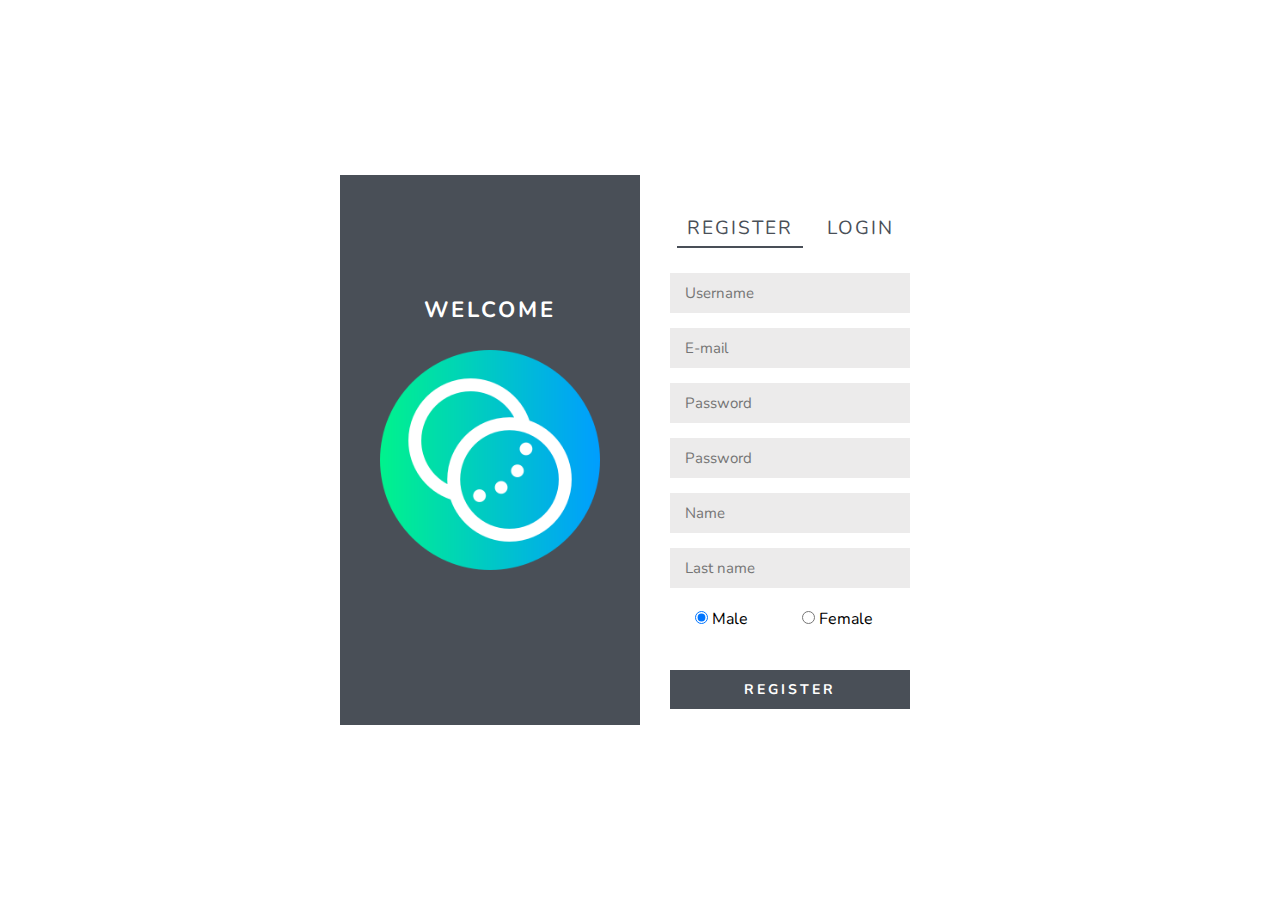
==== WP-DrustvenaMreza/static/index.html @ 2081720e "Gotov front i back za registraciju i login" ====
<!DOCTYPE html>
<html>
    <head>
        <script src="js/jquery.min.js"></script>
        <script src="js/loginReg.js"></script>
        <link rel ="stylesheet" href="css/style.css">
        <title>Pocetna</title>
    </head>
</html>
<body>
    <div class="wrapper">
        <div class="left">
            <h3>WELCOME</h3>   
            <img src="pics/transparency.png" alt="logo">
        </div>
        <div class="right">
            <div class="tabs">
            <ul>
                <li class="register_li">Register</li>
                <li class="login_li">login</li>
            </ul>
            </div>
            <div class="register">
                <div class="input_field">
                    <input type="text" placeholder="Username" class="input" name="username">
                </div>
                <div class="input_field">
                    <input type="text" placeholder="E-mail" class="input" name="email">
                </div>
                <div class="input_field">
                    <input type="password" placeholder="Password" class="input" name="password">
                </div>
                <div class="input_field">
                    <input type="password" placeholder="Password" class="input" name="repPassword">
                </div>
                <div class="input_field">
                    <input type="text" placeholder="Name" class="input" name="name">
                </div>
                <div class="input_field">
                    <input type="text" placeholder="Last name" class="input" name="lastName">
                </div>
                <div class="input_field radio" id="maleField">
                    <input type="radio" name="gender" id="male" value="MUSKO" checked="true">
                    <label for="male">Male</label>
                </div>
                <div class="input_field radio" id="femaleField">
                    <input type="radio" name="gender" id="female" value="ZENSKO">
                    <label for="female">Female</label>
                </div>
                <div class="btn"><a href="#">Register</a></div>
            </div>
            <div class="login">
                <form id="loginForm" method="post">
                    <div class="input_field">
                        <input type="text" placeholder="Username" class="input" name="logKorisnicko">
                    </div>
                    <div class="input_field">
                        <input type="password" placeholder="Password" class="input" name="logPass">
                    </div>
                    <div class="btn"><a href="#">Login</a></div>
                    <p id="successLog"></p>
                </form> 
            </div>
        </div>
    </div>
  </body>
</html>
---- WP-DrustvenaMreza/static/css/style.css ----
@import url('https://fonts.googleapis.com/css?family=Nunito');

*{
  margin: 0;
  padding: 0;
  box-sizing: border-box;
  outline: none;
  text-decoration: none;
  list-style: none;
  font-family: 'Nunito', sans-serif;
}

body{
  background-image: url("/pics/home.jpg");
  background-size: cover;
}

.wrapper{
  display: flex;
  max-width: 600px;
  width: 100%;
  height: 550px;
  position: absolute;
  top: 50%;
  left:50%;
  transform: translate(-50%,-50%);
}

.wrapper .left,
.wrapper .right{
  width: 50%;
  height: 100%;
  padding: 30px;
}

.wrapper .left{
  padding-top: 20%;
  background: #494f57;
}

.wrapper .left h3{
  text-align: center;
  text-transform: uppercase;
  letter-spacing: 3px;
  color: #fff;
  font-size: 22px;
}

.wrapper .left img{
  display: block;
  width: 220px;
  margin: 25px auto 0;
}

.wrapper .right{
  background: #fff;
}

.wrapper .right .tabs ul{
  text-align: center;
}

.wrapper .right .tabs ul li{
  display: inline-block;
  margin: 5px;
  padding: 5px 10px;
  font-size: 19px;
  color: #494f57;
  text-transform: uppercase;
  letter-spacing: 2px;
  cursor: pointer;
}

.wrapper .right .tabs ul li.active{
  border-bottom: 2px solid #494f57;
}

.wrapper .right .register{
  margin-top: 20px;
}

.wrapper .right .login{
  margin-top: 120px;
}

.wrapper .right .input_field{
  margin-bottom: 15px;
}

.wrapper .right .input_field .input{
  width: 100%;
  padding: 10px 15px;
  border: 0;
  font-size: 15px;
  background: #ecebeb;
}

.wrapper .right .input_field .input.error::placeholder{
  color: red;
  opacity: 1;
}

.wrapper .right .input_field.radio {
  display: inline-block;
  padding: 5px 25px;
  cursor: pointer;
}

.wrapper .right .input_field.radio input, 
.wrapper .right .input_field.radio label{
  cursor: pointer;
}

.wrapper .right .btn{
  margin-top: 20px;
  background: #494f57;
  padding: 10px;
  text-align: center;
  text-transform: uppercase;
  letter-spacing: 3px;
  font-weight: bold;
}

.wrapper .right .btn a{
  color: #fff;
  display: block;
  font-size: 14px;
}
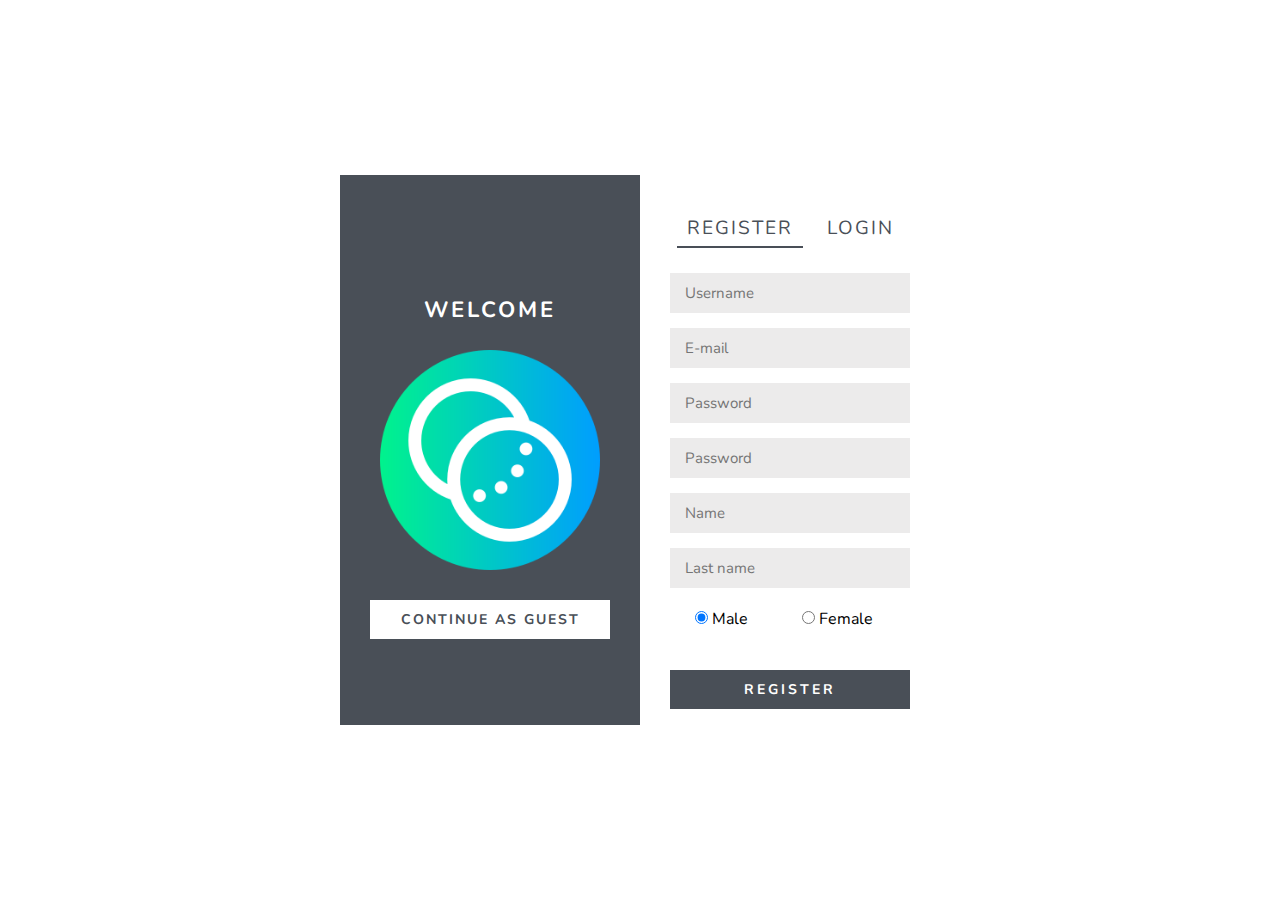
==== commit 6058a831: "Dodato prijavljivanje kao gost i klasa StandardResponse" ====
--- a/WP-DrustvenaMreza/static/index.html
+++ b/WP-DrustvenaMreza/static/index.html
@@ -1,9 +1,9 @@
 <!DOCTYPE html>
 <html>
     <head>
-        <script src="js/jquery.min.js"></script>
-        <script src="js/loginReg.js"></script>
         <link rel ="stylesheet" href="css/style.css">
+        <link rel ="stylesheet" href="css/toast.css">
+
         <title>Pocetna</title>
     </head>
 </html>
@@ -12,6 +12,7 @@
         <div class="left">
             <h3>WELCOME</h3>   
             <img src="pics/transparency.png" alt="logo">
+            <div class="btn guest"><a href="#">Continue as guest</a></div>
         </div>
         <div class="right">
             <div class="tabs">
@@ -63,5 +64,8 @@
             </div>
         </div>
     </div>
+    <script src="js/jquery.min.js"></script>
+    <script src="js/toast.js"></script>
+    <script src="js/loginReg.js"></script>
   </body>
 </html>--- a/WP-DrustvenaMreza/static/css/style.css
+++ b/WP-DrustvenaMreza/static/css/style.css
@@ -38,7 +38,8 @@
   background: #494f57;
 }
 
-.wrapper .left h3{
+.wrapper .left h3,
+.wrapper .left h4{
   text-align: center;
   text-transform: uppercase;
   letter-spacing: 3px;
@@ -95,6 +96,10 @@
   background: #ecebeb;
 }
 
+.loginError {
+  color: red;
+}
+
 .wrapper .right .input_field .input.error::placeholder{
   color: red;
   opacity: 1;
@@ -120,6 +125,21 @@
   letter-spacing: 3px;
   font-weight: bold;
 }
+.wrapper .left .btn{
+  margin-top: 30px;
+  background: #fff;
+  padding: 10px;
+  text-align: center;
+  text-transform: uppercase;
+  letter-spacing: 2px;
+  font-weight: bold;
+}
+
+.wrapper .left .btn a{
+  color: #494f57;
+  display: block;
+  font-size: 14px;
+}
 
 .wrapper .right .btn a{
   color: #fff;
--- a/WP-DrustvenaMreza/static/css/toast.css
+++ b/WP-DrustvenaMreza/static/css/toast.css
@@ -0,0 +1,3 @@
+.toast {display: none; position: fixed; z-index: 99999; width: 100%; text-align: center; top: 15%;}
+
+.toast .message {display: inline-block; color: #fff; padding: 5px; border-radius: 5px; box-shadow: 2px 2px 2px #666; -webkit-box-shadow: 2px 2px 2px #666; font-family: "Helvetica Neue", Helvetica, Arial, sans-serif; font-size: .8em; background: #282324; background-image: -webkit-gradient(linear,left top,left bottom, color-stop(0, #554434), color-stop(1, #282324));}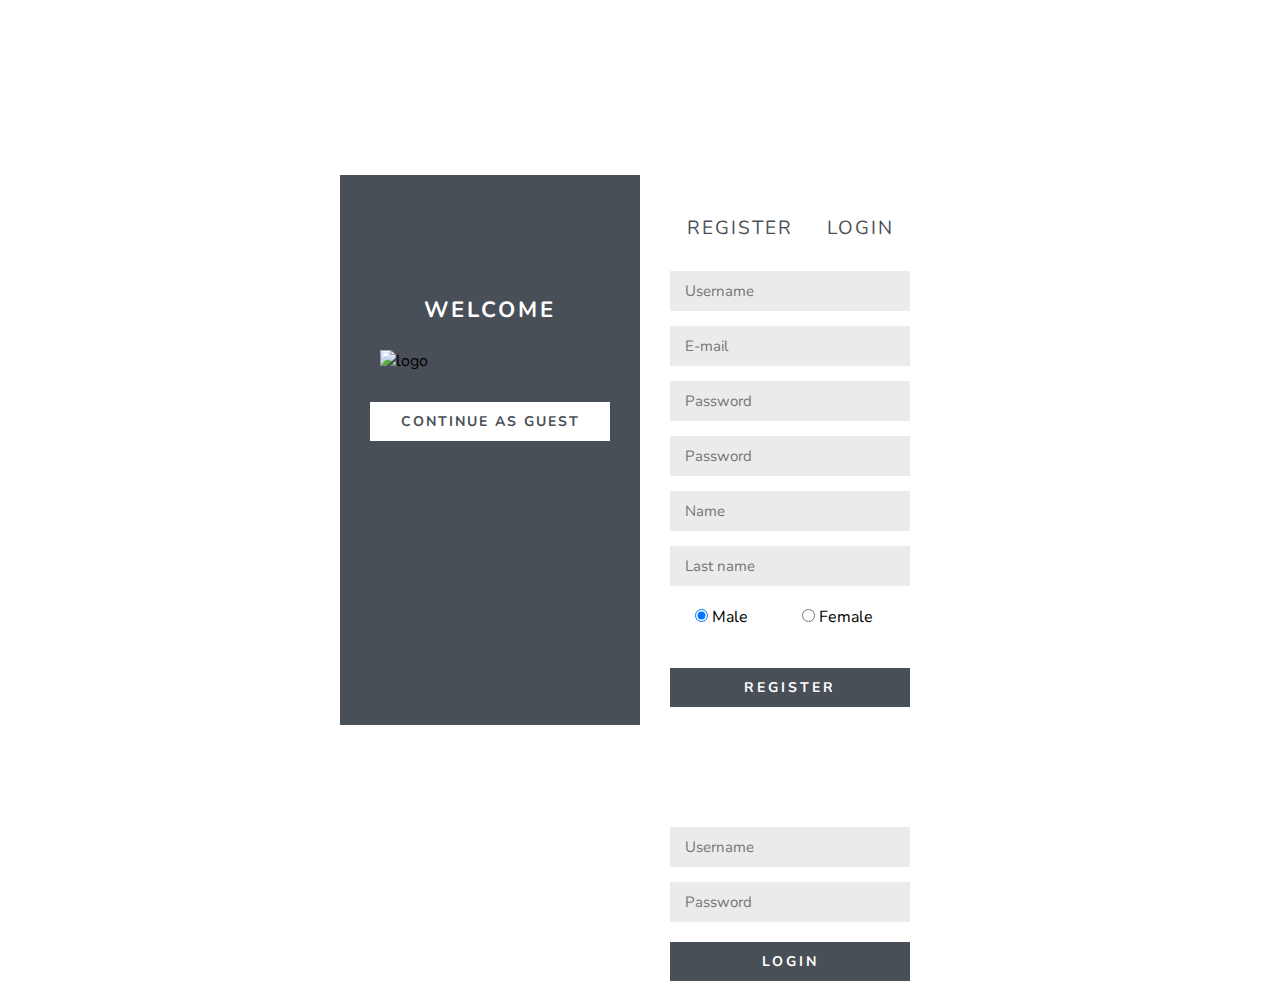
==== commit b2c1e557: "dodat scroll gde je potrebno" ====
--- a/WP-DrustvenaMreza/static/index.html
+++ b/WP-DrustvenaMreza/static/index.html
@@ -26,7 +26,7 @@
                     <input type="text" placeholder="Username" class="input" name="username">
                 </div>
                 <div class="input_field">
-                    <input type="text" placeholder="E-mail" class="input" name="email">
+                    <input type="email" placeholder="E-mail" class="input" name="email" required>
                 </div>
                 <div class="input_field">
                     <input type="password" placeholder="Password" class="input" name="password">
